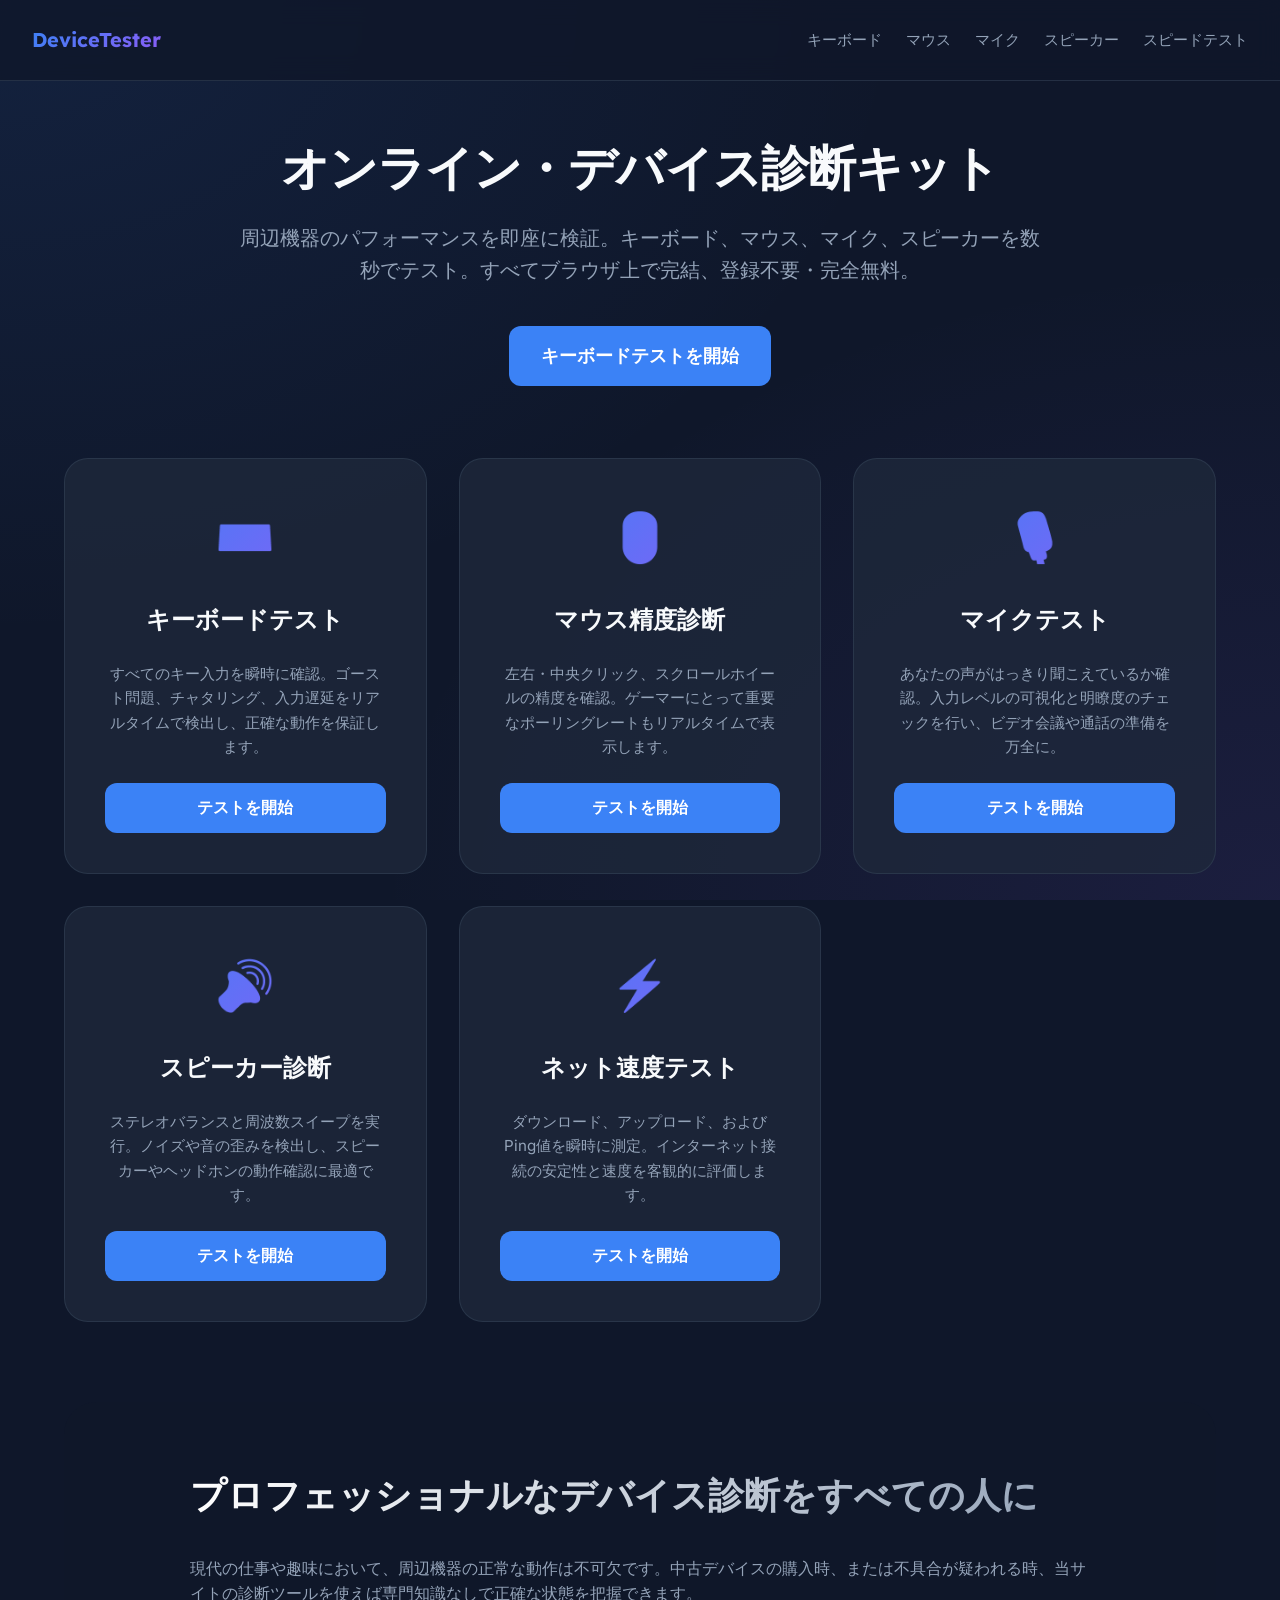
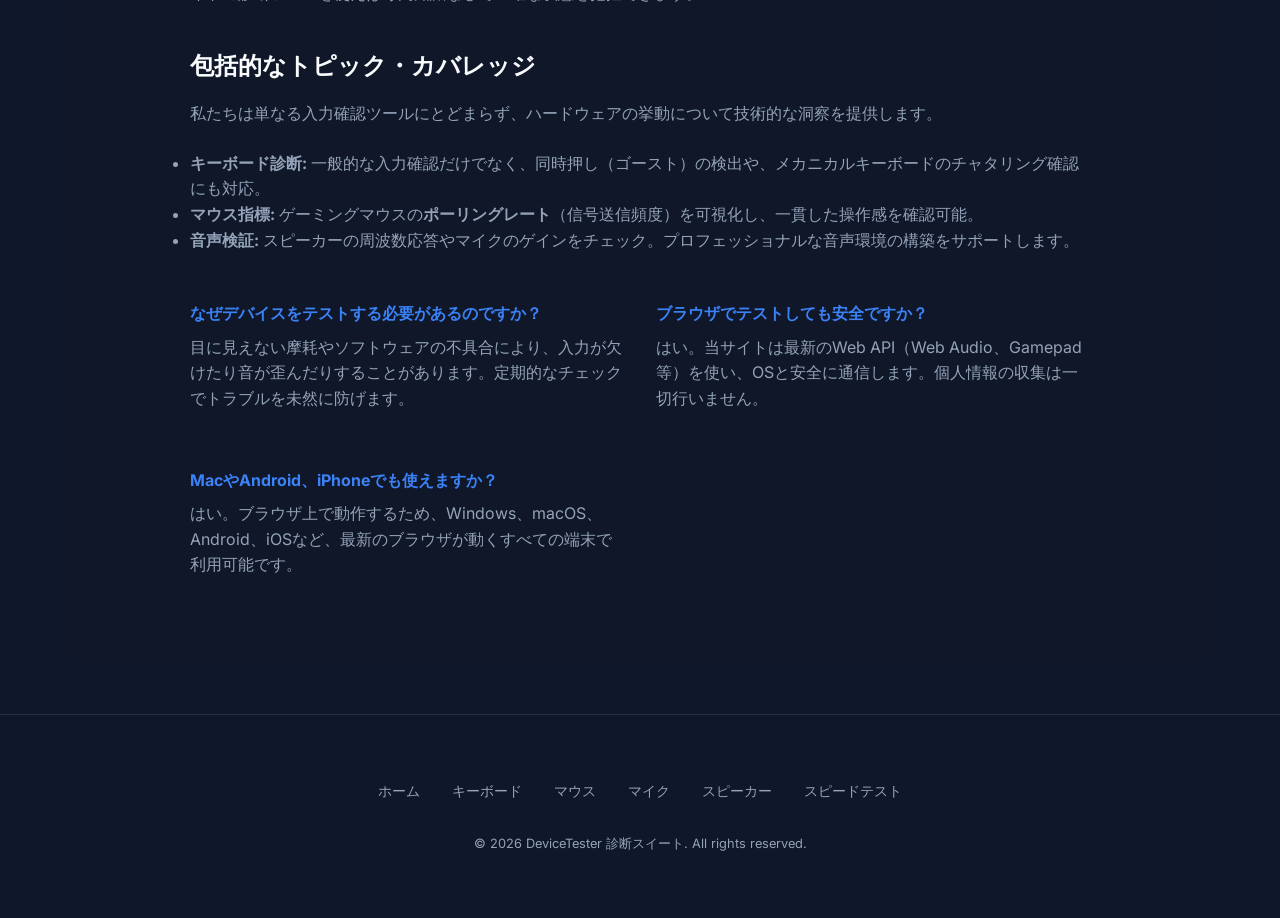
==== Pictures/tools/keyboardtest/index.html @ 17d6a1f9 "Initial commit" ====
<!DOCTYPE html>
<html lang="ja">

<head>
  <meta charset="UTF-8">
  <meta name="viewport" content="width=device-width, initial-scale=1.0">
  <title>デバイス診断ツールキット | キーボード、マウス、マイク、スピーカーのテスト</title>
  <meta name="description"
    content="インストール不要、ブラウザで即座に使えるハードウェア診断ツール。キーボードの反応、マウスの精度、マイクの明瞭度、スピーカーのバランスを完全無料でテストできます。">
  <meta name="keywords"
    content="キーボードテスト, マウステスト, マイクテスト, スピーカーテスト, ネット速度テスト, デバイス診断, 無料ツール">
  <link rel="stylesheet" href="styles.css">

  <!-- Open Graph -->
  <meta property="og:title" content="デバイス診断ツールキット | オンライン・ハードウェア・チェック">
  <meta property="og:description" content="ブラウザでデバイスの動作を確認。キーボード、マウス、音声を即座にテスト可能。">
  <meta property="og:type" content="website">

  <!-- Structured Data JSON-LD -->
  <script type="application/ld+json">
    {
      "@context": "https://schema.org",
      "@type": "WebSite",
      "name": "デバイス診断ツールキット",
      "url": "https://keyboardtest.com",
      "potentialAction": {
        "@type": "SearchAction",
        "target": "https://keyboardtest.com/search?q={search_term_string}",
        "query-input": "required name=search_term_string"
      }
    }
    </script>
</head>

<body>
  <header>
    <a href="index.html" class="brand">
      <span>DeviceTester</span>
    </a>
    <nav aria-label="メインナビゲーション">
      <a href="keyboard-test.html">キーボード</a>
      <a href="mouse-test.html">マウス</a>
      <a href="mic-test.html">マイク</a>
      <a href="speaker-test.html">スピーカー</a>
      <a href="speed-test.html">スピードテスト</a>
    </nav>
  </header>

  <main>
    <section class="hero">
      <h1>オンライン・デバイス診断キット</h1>
      <p>周辺機器のパフォーマンスを即座に検証。キーボード、マウス、マイク、スピーカーを数秒でテスト。すべてブラウザ上で完結、登録不要・完全無料。</p>
      <div style="margin-top: 2rem;">
        <a href="keyboard-test.html" class="btn btn-primary" style="margin: 0.5rem; font-size: 1.1rem; padding: 1rem 2rem;">キーボードテストを開始</a>
      </div>
    </section>

    <!-- Core Tool Cards -->
    <div class="tool-grid">
      <a href="keyboard-test.html" class="tool-card">
        <div class="tool-icon">⌨️</div>
        <h3>キーボードテスト</h3>
        <p>すべてのキー入力を瞬時に確認。ゴースト問題、チャタリング、入力遅延をリアルタイムで検出し、正確な動作を保証します。</p>
        <span class="btn btn-primary">テストを開始</span>
      </a>

      <a href="mouse-test.html" class="tool-card">
        <div class="tool-icon">🖱️</div>
        <h3>マウス精度診断</h3>
        <p>左右・中央クリック、スクロールホイールの精度を確認。ゲーマーにとって重要なポーリングレートもリアルタイムで表示します。</p>
        <span class="btn btn-primary">テストを開始</span>
      </a>

      <a href="mic-test.html" class="tool-card">
        <div class="tool-icon">🎙️</div>
        <h3>マイクテスト</h3>
        <p>あなたの声がはっきり聞こえているか確認。入力レベルの可視化と明瞭度のチェックを行い、ビデオ会議や通話の準備を万全に。</p>
        <span class="btn btn-primary">テストを開始</span>
      </a>

      <a href="speaker-test.html" class="tool-card">
        <div class="tool-icon">🔊</div>
        <h3>スピーカー診断</h3>
        <p>ステレオバランスと周波数スイープを実行。ノイズや音の歪みを検出し、スピーカーやヘッドホンの動作確認に最適です。</p>
        <span class="btn btn-primary">テストを開始</span>
      </a>

      <a href="speed-test.html" class="tool-card">
        <div class="tool-icon">⚡</div>
        <h3>ネット速度テスト</h3>
        <p>ダウンロード、アップロード、およびPing値を瞬時に測定。インターネット接続の安定性と速度を客観的に評価します。</p>
        <span class="btn btn-primary">テストを開始</span>
      </a>
    </div>

    <!-- SEO & Educational Content Section -->
    <article class="seo-section">
      <div class="seo-content">
        <h2>プロフェッショナルなデバイス診断をすべての人に</h2>
        <p>
          現代の仕事や趣味において、周辺機器の正常な動作は不可欠です。中古デバイスの購入時、または不具合が疑われる時、当サイトの診断ツールを使えば専門知識なしで正確な状態を把握できます。
        </p>

        <h3>包括的なトピック・カバレッジ</h3>
        <p>
          私たちは単なる入力確認ツールにとどまらず、ハードウェアの挙動について技術的な洞察を提供します。
        </p>
        <ul>
          <li><strong>キーボード診断:</strong> 一般的な入力確認だけでなく、同時押し（ゴースト）の検出や、メカニカルキーボードのチャタリング確認にも対応。</li>
          <li><strong>マウス指標:</strong> ゲーミングマウスの<strong>ポーリングレート</strong>（信号送信頻度）を可視化し、一貫した操作感を確認可能。</li>
          <li><strong>音声検証:</strong> スピーカーの周波数応答やマイクのゲインをチェック。プロフェッショナルな音声環境の構築をサポートします。</li>
        </ul>

        <div class="faq-grid">
          <div class="faq-item">
            <h4>なぜデバイスをテストする必要があるのですか？</h4>
            <p>目に見えない摩耗やソフトウェアの不具合により、入力が欠けたり音が歪んだりすることがあります。定期的なチェックでトラブルを未然に防げます。</p>
          </div>
          <div class="faq-item">
            <h4>ブラウザでテストしても安全ですか？</h4>
            <p>はい。当サイトは最新のWeb API（Web Audio、Gamepad等）を使い、OSと安全に通信します。個人情報の収集は一切行いません。</p>
          </div>
          <div class="faq-item">
            <h4>MacやAndroid、iPhoneでも使えますか？</h4>
            <p>はい。ブラウザ上で動作するため、Windows、macOS、Android、iOSなど、最新のブラウザが動くすべての端末で利用可能です。</p>
          </div>
        </div>
      </div>
    </article>
  </main>

  <footer>
    <div class="footer-nav">
      <a href="index.html">ホーム</a>
      <a href="keyboard-test.html">キーボード</a>
      <a href="mouse-test.html">マウス</a>
      <a href="mic-test.html">マイク</a>
      <a href="speaker-test.html">スピーカー</a>
      <a href="speed-test.html">スピードテスト</a>
    </div>
    <p style="text-align: center; margin-top: 2rem; color: var(--text-muted); font-size: 0.8rem;">&copy; 2026 DeviceTester 診断スイート. All rights reserved.</p>
  </footer>

</body>

</html>
---- Pictures/tools/keyboardtest/styles.css ----
@import url('https://fonts.googleapis.com/css2?family=Inter:wght@400;500;600;700&family=Lexend:wght@400;500;600;700&display=swap');

:root {
  --primary: #3b82f6;
  --primary-glow: rgba(59, 130, 246, 0.4);
  --secondary: #8b5cf6;
  --accent: #10b981;
  --danger: #ef4444;
  --warning: #f59e0b;
  
  --bg-color: #0f172a;
  --card-bg: rgba(30, 41, 59, 0.8);
  --card-border: rgba(51, 65, 85, 0.6);
  --text-main: #f8fafc;
  --text-muted: #94a3b8;
  
  --glass-blur: blur(12px);
  --shadow-lg: 0 20px 25px -5px rgba(0, 0, 0, 0.4);
}

* {
  box-sizing: border-box;
  margin: 0;
  padding: 0;
}

body {
  font-family: 'Inter', "Noto Sans JP", "Hiragino Kaku Gothic ProN", "Meiryo", sans-serif;
  background-color: var(--bg-color);
  background-image: 
    radial-gradient(at 0% 0%, rgba(59, 130, 246, 0.1) 0px, transparent 50%),
    radial-gradient(at 100% 100%, rgba(139, 92, 246, 0.1) 0px, transparent 50%);
  background-attachment: fixed;
  color: var(--text-main);
  line-height: 1.6;
  min-height: 100vh;
  display: flex;
  flex-direction: column;
}

header {
  padding: 1.5rem 2rem;
  background: rgba(15, 23, 42, 0.8);
  backdrop-filter: var(--glass-blur);
  border-bottom: 1px solid var(--card-border);
  display: flex;
  justify-content: space-between;
  align-items: center;
  position: sticky;
  top: 0;
  z-index: 1000;
}

.brand {
  display: flex;
  align-items: center;
  gap: 0.75rem;
  text-decoration: none;
  font-family: 'Lexend', sans-serif;
  font-weight: 700;
  font-size: 1.25rem;
  color: var(--text-main);
}

.brand span {
  background: linear-gradient(135deg, var(--primary), var(--secondary));
  -webkit-background-clip: text;
  background-clip: text;
  -webkit-text-fill-color: transparent;
}

nav {
  display: flex;
  gap: 1.5rem;
}

nav a {
  text-decoration: none;
  color: var(--text-muted);
  font-weight: 500;
  transition: all 0.2s;
  font-size: 0.95rem;
}

nav a:hover, nav a.active {
  color: var(--primary);
}

main {
  flex: 1;
  max-width: 1200px;
  margin: 0 auto;
  padding: 3rem 1.5rem;
  width: 100%;
}

.hero {
  text-align: center;
  margin-bottom: 4rem;
}

.hero h1 {
  font-family: 'Lexend', sans-serif;
  font-size: 3rem;
  margin-bottom: 1rem;
  letter-spacing: -0.02em;
}

.hero p {
  font-size: 1.25rem;
  color: var(--text-muted);
  max-width: 800px;
  margin: 0 auto;
}

/* Tool Card Styles */
.tool-grid {
  display: grid;
  grid-template-columns: repeat(auto-fit, minmax(280px, 1fr));
  gap: 2rem;
  margin-bottom: 5rem;
}

.tool-card {
  background: var(--card-bg);
  border: 1px solid var(--card-border);
  border-radius: 1.5rem;
  padding: 2.5rem;
  text-align: center;
  transition: all 0.3s cubic-bezier(0.4, 0, 0.2, 1);
  text-decoration: none;
  color: inherit;
  display: flex;
  flex-direction: column;
  gap: 1.5rem;
}

.tool-card:hover {
  transform: translateY(-8px);
  border-color: var(--primary);
  box-shadow: 0 0 30px var(--primary-glow);
}

.tool-icon {
  font-size: 3rem;
  background: linear-gradient(135deg, var(--primary), var(--secondary));
  -webkit-background-clip: text;
  background-clip: text;
  -webkit-text-fill-color: transparent;
}

.tool-card h3 {
  font-size: 1.5rem;
  font-family: 'Lexend', sans-serif;
}

.tool-card p {
  color: var(--text-muted);
  font-size: 0.95rem;
}

.btn {
  display: inline-block;
  padding: 0.75rem 1.5rem;
  border-radius: 0.75rem;
  font-weight: 600;
  text-decoration: none;
  transition: all 0.2s;
  cursor: pointer;
  border: none;
}

.btn-primary {
  background: var(--primary);
  color: white;
}

.btn-primary:hover {
  background: #2563eb;
  box-shadow: 0 0 15px var(--primary-glow);
}

/* Diagnostic UI Elements */
.test-container {
  background: var(--card-bg);
  border: 1px solid var(--card-border);
  border-radius: 2rem;
  padding: 2rem;
  margin-bottom: 3rem;
  box-shadow: var(--shadow-lg);
}

.status-bar {
  display: flex;
  gap: 2rem;
  margin-bottom: 2rem;
  padding: 1rem;
  background: rgba(0, 0, 0, 0.2);
  border-radius: 1rem;
}

.status-item {
  display: flex;
  align-items: center;
  gap: 0.5rem;
}

.status-item .label {
  color: var(--text-muted);
  font-size: 0.8rem;
  text-transform: uppercase;
  letter-spacing: 0.05em;
}

.status-item .value {
  font-weight: 700;
  font-family: 'Lexend', sans-serif;
}

/* Speed Test Specific */
.speed-gauge-container {
  display: flex;
  flex-direction: column;
  items-center: center;
  justify-content: center;
  position: relative;
  width: 100%;
  max-width: 400px;
  margin: 0 auto;
}

.speed-gauge {
  width: 100%;
  padding-bottom: 100%;
  border-radius: 50%;
  background: conic-gradient(from 180deg, #1e293b 0%, var(--primary) var(--percentage, 0%), #1e293b var(--percentage, 0%));
  position: relative;
  transition: --percentage 0.5s ease;
}

.speed-gauge::after {
  content: "";
  position: absolute;
  top: 10%;
  left: 10%;
  right: 10%;
  bottom: 10%;
  background: var(--bg-color);
  border-radius: 50%;
}

.speed-val-display {
  position: absolute;
  top: 50%;
  left: 50%;
  transform: translate(-50%, -50%);
  text-align: center;
  z-index: 10;
}

.speed-val-display .unit {
  font-size: 1.25rem;
  color: var(--text-muted);
  display: block;
}

.speed-val-display .number {
  font-size: 4rem;
  font-weight: 800;
  font-family: 'Lexend', sans-serif;
  color: var(--text-main);
  line-height: 1;
}

.speed-results-grid {
  display: grid;
  grid-template-columns: repeat(3, 1fr);
  gap: 1.5rem;
  margin-top: 3rem;
  width: 100%;
}

.speed-result-card {
  background: rgba(0,0,0,0.2);
  padding: 1.5rem;
  border-radius: 1rem;
  text-align: center;
  border: 1px solid var(--card-border);
}

.speed-result-card .label {
  font-size: 0.75rem;
  color: var(--text-muted);
  text-transform: uppercase;
  margin-bottom: 0.5rem;
  display: block;
}

.speed-result-card .value {
  font-size: 1.5rem;
  font-weight: 700;
  font-family: 'Lexend', sans-serif;
}

.speed-result-card.active {
  border-color: var(--primary);
  box-shadow: 0 0 15px var(--primary-glow);
}

@property --percentage {
  syntax: '<percentage>';
  inherits: false;
  initial-value: 0%;
}

/* Keyboard Specific */
.keyboard-layout {
  display: flex;
  flex-direction: column;
  gap: 0.5rem;
  user-select: none;
}

.kb-row {
  display: flex;
  gap: 0.5rem;
  justify-content: center;
}

.kb-key {
  min-width: 3.5rem;
  height: 3.5rem;
  background: #1e293b;
  border-radius: 0.5rem;
  display: flex;
  align-items: center;
  justify-content: center;
  font-size: 0.8rem;
  font-weight: 600;
  border: 1px solid #334155;
  color: var(--text-muted);
  transition: all 0.1s;
}

.kb-key.active {
  background: var(--primary);
  color: white;
  transform: scale(0.95);
  box-shadow: 0 0 15px var(--primary-glow);
}

.kb-key.pressed {
  color: var(--accent);
  border-color: var(--accent);
}

/* SEO Sections */
.seo-section {
  background: rgba(15, 23, 42, 0.4);
  border-radius: 2rem;
  padding: 4rem 2rem;
  margin-top: 4rem;
}

.seo-content {
  max-width: 900px;
  margin: 0 auto;
}

.seo-content h2 {
  font-size: 2.25rem;
  margin-bottom: 2rem;
  font-family: 'Lexend', sans-serif;
  background: linear-gradient(to right, #fff, var(--text-muted));
  -webkit-background-clip: text;
  background-clip: text;
  -webkit-text-fill-color: transparent;
}

.seo-content p, .seo-content ul {
  margin-bottom: 1.5rem;
  color: var(--text-muted);
}

.seo-content h3 {
  margin: 2.5rem 0 1rem;
  font-size: 1.5rem;
  color: var(--text-main);
}

.faq-grid {
  display: grid;
  grid-template-columns: repeat(auto-fit, minmax(300px, 1fr));
  gap: 2rem;
  margin-top: 3rem;
}

.faq-item h4 {
  color: var(--primary);
  margin-bottom: 0.5rem;
}

footer {
  padding: 4rem 2rem;
  border-top: 1px solid var(--card-border);
  background: var(--bg-color);
  margin-top: auto;
}

.footer-nav {
  display: flex;
  justify-content: center;
  gap: 2rem;
  flex-wrap: wrap;
}

.footer-nav a {
  color: var(--text-muted);
  text-decoration: none;
  font-size: 0.9rem;
}

@media (max-width: 768px) {
  .hero h1 { font-size: 2.25rem; }
  .kb-key { min-width: 2.5rem; height: 2.5rem; font-size: 0.7rem; }
}
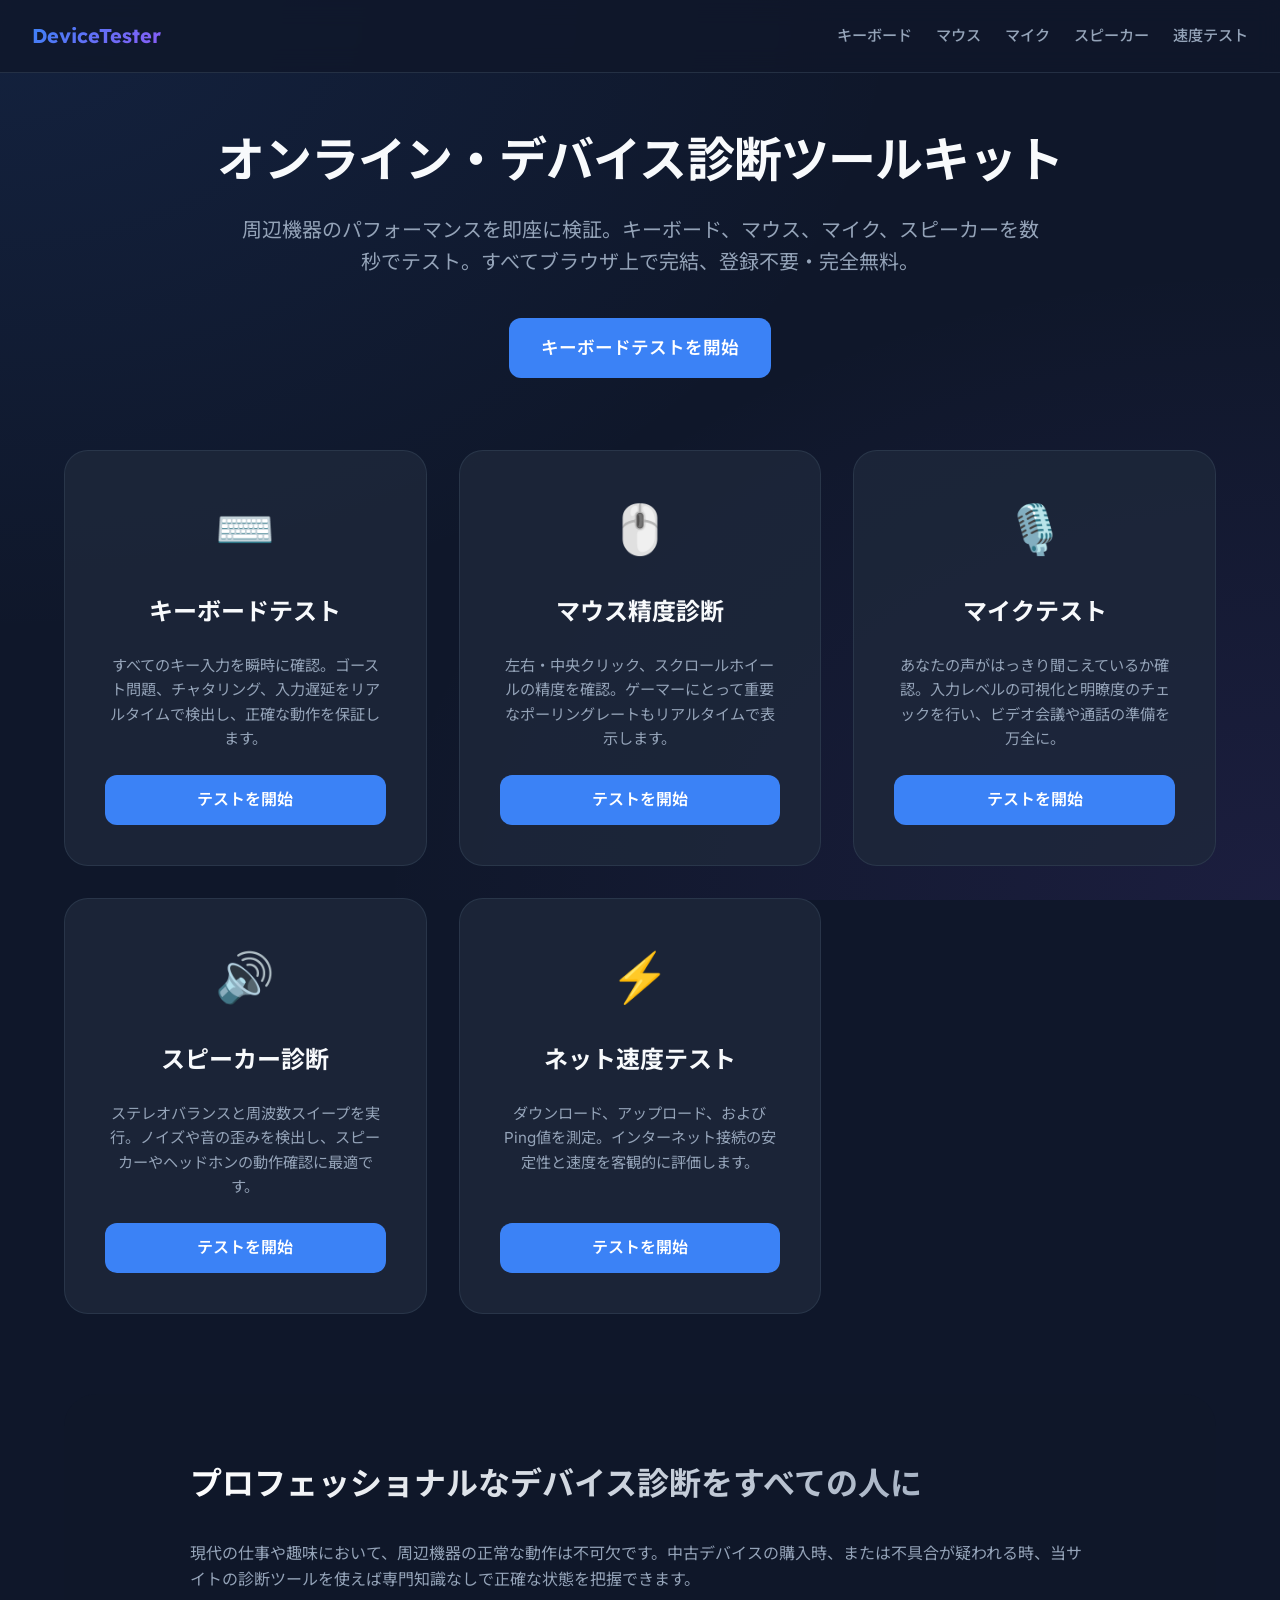
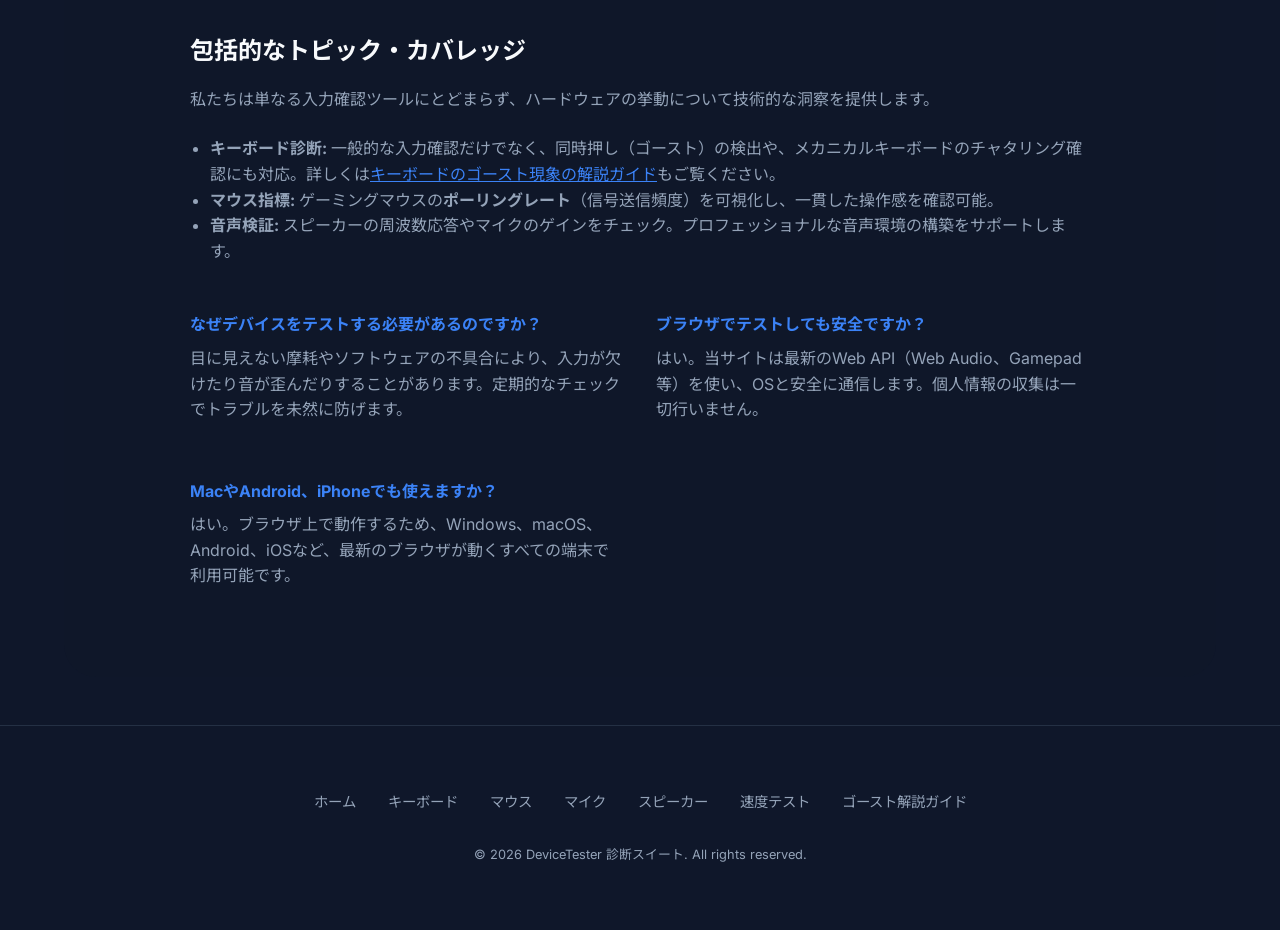
==== commit 99529cac: "Complete SEO audit and frontend overhaul for DeviceTester Technical SEO improvements: - Add canonica" ====
--- a/Pictures/tools/keyboardtest/index.html
+++ b/Pictures/tools/keyboardtest/index.html
@@ -4,17 +4,35 @@
 <head>
   <meta charset="UTF-8">
   <meta name="viewport" content="width=device-width, initial-scale=1.0">
-  <title>デバイス診断ツールキット | キーボード、マウス、マイク、スピーカーのテスト</title>
+  <title>デバイス診断ツールキット | キーボード・マウス・マイク・スピーカーを無料テスト</title>
   <meta name="description"
     content="インストール不要、ブラウザで即座に使えるハードウェア診断ツール。キーボードの反応、マウスの精度、マイクの明瞭度、スピーカーのバランスを完全無料でテストできます。">
-  <meta name="keywords"
-    content="キーボードテスト, マウステスト, マイクテスト, スピーカーテスト, ネット速度テスト, デバイス診断, 無料ツール">
+  <link rel="canonical" href="https://keyboardtest.com/">
+  <meta name="theme-color" content="#0f172a">
+  <link rel="icon" type="image/svg+xml" href="favicon.svg">
+  <link rel="apple-touch-icon" href="apple-touch-icon.png">
+  <link rel="preconnect" href="https://fonts.googleapis.com">
+  <link rel="preconnect" href="https://fonts.gstatic.com" crossorigin>
+  <link rel="stylesheet"
+    href="https://fonts.googleapis.com/css2?family=Inter:wght@400;500;600;700&family=Lexend:wght@400;500;600;700&family=Noto+Sans+JP:wght@400;500;700&display=swap">
   <link rel="stylesheet" href="styles.css">
 
   <!-- Open Graph -->
   <meta property="og:title" content="デバイス診断ツールキット | オンライン・ハードウェア・チェック">
   <meta property="og:description" content="ブラウザでデバイスの動作を確認。キーボード、マウス、音声を即座にテスト可能。">
   <meta property="og:type" content="website">
+  <meta property="og:url" content="https://keyboardtest.com/">
+  <meta property="og:site_name" content="DeviceTester">
+  <meta property="og:locale" content="ja_JP">
+  <meta property="og:image" content="https://keyboardtest.com/og-image.png">
+  <meta property="og:image:width" content="1200">
+  <meta property="og:image:height" content="630">
+
+  <!-- Twitter Card -->
+  <meta name="twitter:card" content="summary_large_image">
+  <meta name="twitter:title" content="デバイス診断ツールキット | オンライン・ハードウェア・チェック">
+  <meta name="twitter:description" content="ブラウザでデバイスの動作を確認。キーボード、マウス、音声を即座にテスト可能。">
+  <meta name="twitter:image" content="https://keyboardtest.com/og-image.png">
 
   <!-- Structured Data JSON-LD -->
   <script type="application/ld+json">
@@ -22,14 +40,43 @@
       "@context": "https://schema.org",
       "@type": "WebSite",
       "name": "デバイス診断ツールキット",
-      "url": "https://keyboardtest.com",
-      "potentialAction": {
-        "@type": "SearchAction",
-        "target": "https://keyboardtest.com/search?q={search_term_string}",
-        "query-input": "required name=search_term_string"
-      }
+      "alternateName": "DeviceTester",
+      "url": "https://keyboardtest.com/",
+      "inLanguage": "ja"
     }
-    </script>
+  </script>
+  <script type="application/ld+json">
+    {
+      "@context": "https://schema.org",
+      "@type": "FAQPage",
+      "mainEntity": [
+        {
+          "@type": "Question",
+          "name": "なぜデバイスをテストする必要があるのですか？",
+          "acceptedAnswer": {
+            "@type": "Answer",
+            "text": "目に見えない摩耗やソフトウェアの不具合により、入力が欠けたり音が歪んだりすることがあります。定期的なチェックでトラブルを未然に防げます。"
+          }
+        },
+        {
+          "@type": "Question",
+          "name": "ブラウザでテストしても安全ですか？",
+          "acceptedAnswer": {
+            "@type": "Answer",
+            "text": "はい。当サイトは最新のWeb API（Web Audio、Gamepad等）を使い、OSと安全に通信します。個人情報の収集は一切行いません。"
+          }
+        },
+        {
+          "@type": "Question",
+          "name": "MacやAndroid、iPhoneでも使えますか？",
+          "acceptedAnswer": {
+            "@type": "Answer",
+            "text": "はい。ブラウザ上で動作するため、Windows、macOS、Android、iOSなど、最新のブラウザが動くすべての端末で利用可能です。"
+          }
+        }
+      ]
+    }
+  </script>
 </head>
 
 <body>
@@ -42,53 +89,53 @@
       <a href="mouse-test.html">マウス</a>
       <a href="mic-test.html">マイク</a>
       <a href="speaker-test.html">スピーカー</a>
-      <a href="speed-test.html">スピードテスト</a>
+      <a href="speed-test.html">速度テスト</a>
     </nav>
   </header>
 
   <main>
     <section class="hero">
-      <h1>オンライン・デバイス診断キット</h1>
+      <h1>オンライン・デバイス診断ツールキット</h1>
       <p>周辺機器のパフォーマンスを即座に検証。キーボード、マウス、マイク、スピーカーを数秒でテスト。すべてブラウザ上で完結、登録不要・完全無料。</p>
-      <div style="margin-top: 2rem;">
-        <a href="keyboard-test.html" class="btn btn-primary" style="margin: 0.5rem; font-size: 1.1rem; padding: 1rem 2rem;">キーボードテストを開始</a>
+      <div class="hero-cta">
+        <a href="keyboard-test.html" class="btn btn-primary">キーボードテストを開始</a>
       </div>
     </section>
 
     <!-- Core Tool Cards -->
     <div class="tool-grid">
       <a href="keyboard-test.html" class="tool-card">
-        <div class="tool-icon">⌨️</div>
+        <div class="tool-icon" aria-hidden="true">⌨️</div>
         <h3>キーボードテスト</h3>
         <p>すべてのキー入力を瞬時に確認。ゴースト問題、チャタリング、入力遅延をリアルタイムで検出し、正確な動作を保証します。</p>
         <span class="btn btn-primary">テストを開始</span>
       </a>
 
       <a href="mouse-test.html" class="tool-card">
-        <div class="tool-icon">🖱️</div>
+        <div class="tool-icon" aria-hidden="true">🖱️</div>
         <h3>マウス精度診断</h3>
         <p>左右・中央クリック、スクロールホイールの精度を確認。ゲーマーにとって重要なポーリングレートもリアルタイムで表示します。</p>
         <span class="btn btn-primary">テストを開始</span>
       </a>
 
       <a href="mic-test.html" class="tool-card">
-        <div class="tool-icon">🎙️</div>
+        <div class="tool-icon" aria-hidden="true">🎙️</div>
         <h3>マイクテスト</h3>
         <p>あなたの声がはっきり聞こえているか確認。入力レベルの可視化と明瞭度のチェックを行い、ビデオ会議や通話の準備を万全に。</p>
         <span class="btn btn-primary">テストを開始</span>
       </a>
 
       <a href="speaker-test.html" class="tool-card">
-        <div class="tool-icon">🔊</div>
+        <div class="tool-icon" aria-hidden="true">🔊</div>
         <h3>スピーカー診断</h3>
         <p>ステレオバランスと周波数スイープを実行。ノイズや音の歪みを検出し、スピーカーやヘッドホンの動作確認に最適です。</p>
         <span class="btn btn-primary">テストを開始</span>
       </a>
 
       <a href="speed-test.html" class="tool-card">
-        <div class="tool-icon">⚡</div>
+        <div class="tool-icon" aria-hidden="true">⚡</div>
         <h3>ネット速度テスト</h3>
-        <p>ダウンロード、アップロード、およびPing値を瞬時に測定。インターネット接続の安定性と速度を客観的に評価します。</p>
+        <p>ダウンロード、アップロード、およびPing値を測定。インターネット接続の安定性と速度を客観的に評価します。</p>
         <span class="btn btn-primary">テストを開始</span>
       </a>
     </div>
@@ -106,7 +153,7 @@
           私たちは単なる入力確認ツールにとどまらず、ハードウェアの挙動について技術的な洞察を提供します。
         </p>
         <ul>
-          <li><strong>キーボード診断:</strong> 一般的な入力確認だけでなく、同時押し（ゴースト）の検出や、メカニカルキーボードのチャタリング確認にも対応。</li>
+          <li><strong>キーボード診断:</strong> 一般的な入力確認だけでなく、同時押し（ゴースト）の検出や、メカニカルキーボードのチャタリング確認にも対応。詳しくは<a href="guides/keyboard-ghosting.html">キーボードのゴースト現象の解説ガイド</a>もご覧ください。</li>
           <li><strong>マウス指標:</strong> ゲーミングマウスの<strong>ポーリングレート</strong>（信号送信頻度）を可視化し、一貫した操作感を確認可能。</li>
           <li><strong>音声検証:</strong> スピーカーの周波数応答やマイクのゲインをチェック。プロフェッショナルな音声環境の構築をサポートします。</li>
         </ul>
@@ -136,9 +183,10 @@
       <a href="mouse-test.html">マウス</a>
       <a href="mic-test.html">マイク</a>
       <a href="speaker-test.html">スピーカー</a>
-      <a href="speed-test.html">スピードテスト</a>
+      <a href="speed-test.html">速度テスト</a>
+      <a href="guides/keyboard-ghosting.html">ゴースト解説ガイド</a>
     </div>
-    <p style="text-align: center; margin-top: 2rem; color: var(--text-muted); font-size: 0.8rem;">&copy; 2026 DeviceTester 診断スイート. All rights reserved.</p>
+    <p class="footer-copy">&copy; 2026 DeviceTester 診断スイート. All rights reserved.</p>
   </footer>
 
 </body>
--- a/Pictures/tools/keyboardtest/styles.css
+++ b/Pictures/tools/keyboardtest/styles.css
@@ -1,5 +1,3 @@
-@import url('https://fonts.googleapis.com/css2?family=Inter:wght@400;500;600;700&family=Lexend:wght@400;500;600;700&display=swap');
-
 :root {
   --primary: #3b82f6;
   --primary-glow: rgba(59, 130, 246, 0.4);
@@ -7,13 +5,13 @@
   --accent: #10b981;
   --danger: #ef4444;
   --warning: #f59e0b;
-  
+
   --bg-color: #0f172a;
   --card-bg: rgba(30, 41, 59, 0.8);
   --card-border: rgba(51, 65, 85, 0.6);
   --text-main: #f8fafc;
   --text-muted: #94a3b8;
-  
+
   --glass-blur: blur(12px);
   --shadow-lg: 0 20px 25px -5px rgba(0, 0, 0, 0.4);
 }
@@ -25,9 +23,9 @@
 }
 
 body {
-  font-family: 'Inter', "Noto Sans JP", "Hiragino Kaku Gothic ProN", "Meiryo", sans-serif;
+  font-family: 'Inter', 'Noto Sans JP', "Hiragino Kaku Gothic ProN", "Meiryo", sans-serif;
   background-color: var(--bg-color);
-  background-image: 
+  background-image:
     radial-gradient(at 0% 0%, rgba(59, 130, 246, 0.1) 0px, transparent 50%),
     radial-gradient(at 100% 100%, rgba(139, 92, 246, 0.1) 0px, transparent 50%);
   background-attachment: fixed;
@@ -38,14 +36,24 @@
   flex-direction: column;
 }
 
+a:focus-visible,
+button:focus-visible,
+input:focus-visible {
+  outline: 2px solid var(--primary);
+  outline-offset: 2px;
+}
+
 header {
-  padding: 1.5rem 2rem;
+  padding: 1.25rem 2rem;
   background: rgba(15, 23, 42, 0.8);
   backdrop-filter: var(--glass-blur);
+  -webkit-backdrop-filter: var(--glass-blur);
   border-bottom: 1px solid var(--card-border);
   display: flex;
   justify-content: space-between;
   align-items: center;
+  flex-wrap: wrap;
+  gap: 0.75rem 1.5rem;
   position: sticky;
   top: 0;
   z-index: 1000;
@@ -71,7 +79,8 @@
 
 nav {
   display: flex;
-  gap: 1.5rem;
+  flex-wrap: wrap;
+  gap: 0.5rem 1.5rem;
 }
 
 nav a {
@@ -82,7 +91,8 @@
   font-size: 0.95rem;
 }
 
-nav a:hover, nav a.active {
+nav a:hover,
+nav a.active {
   color: var(--primary);
 }
 
@@ -94,13 +104,32 @@
   width: 100%;
 }
 
+/* Page title used on tool pages (h1) */
+.page-title {
+  text-align: center;
+  margin-bottom: 2.5rem;
+}
+
+.page-title h1 {
+  font-family: 'Lexend', 'Noto Sans JP', sans-serif;
+  font-size: 2.25rem;
+  letter-spacing: -0.02em;
+  margin-bottom: 0.5rem;
+}
+
+.page-title p {
+  color: var(--text-muted);
+  max-width: 720px;
+  margin: 0 auto;
+}
+
 .hero {
   text-align: center;
   margin-bottom: 4rem;
 }
 
 .hero h1 {
-  font-family: 'Lexend', sans-serif;
+  font-family: 'Lexend', 'Noto Sans JP', sans-serif;
   font-size: 3rem;
   margin-bottom: 1rem;
   letter-spacing: -0.02em;
@@ -111,6 +140,16 @@
   color: var(--text-muted);
   max-width: 800px;
   margin: 0 auto;
+}
+
+.hero-cta {
+  margin-top: 2rem;
+}
+
+.hero-cta .btn {
+  margin: 0.5rem;
+  font-size: 1.1rem;
+  padding: 1rem 2rem;
 }
 
 /* Tool Card Styles */
@@ -143,20 +182,17 @@
 
 .tool-icon {
   font-size: 3rem;
-  background: linear-gradient(135deg, var(--primary), var(--secondary));
-  -webkit-background-clip: text;
-  background-clip: text;
-  -webkit-text-fill-color: transparent;
 }
 
 .tool-card h3 {
   font-size: 1.5rem;
-  font-family: 'Lexend', sans-serif;
+  font-family: 'Lexend', 'Noto Sans JP', sans-serif;
 }
 
 .tool-card p {
   color: var(--text-muted);
   font-size: 0.95rem;
+  flex: 1;
 }
 
 .btn {
@@ -164,6 +200,8 @@
   padding: 0.75rem 1.5rem;
   border-radius: 0.75rem;
   font-weight: 600;
+  font-size: 1rem;
+  font-family: inherit;
   text-decoration: none;
   transition: all 0.2s;
   cursor: pointer;
@@ -178,6 +216,22 @@
 .btn-primary:hover {
   background: #2563eb;
   box-shadow: 0 0 15px var(--primary-glow);
+}
+
+.btn-primary:disabled {
+  opacity: 0.55;
+  cursor: not-allowed;
+  box-shadow: none;
+}
+
+.btn-secondary {
+  background: rgba(255, 255, 255, 0.08);
+  color: var(--text-main);
+  border: 1px solid var(--card-border);
+}
+
+.btn-secondary:hover {
+  background: rgba(255, 255, 255, 0.16);
 }
 
 /* Diagnostic UI Elements */
@@ -192,7 +246,8 @@
 
 .status-bar {
   display: flex;
-  gap: 2rem;
+  flex-wrap: wrap;
+  gap: 1rem 2rem;
   margin-bottom: 2rem;
   padding: 1rem;
   background: rgba(0, 0, 0, 0.2);
@@ -214,14 +269,48 @@
 
 .status-item .value {
   font-weight: 700;
-  font-family: 'Lexend', sans-serif;
+  font-family: 'Lexend', 'Noto Sans JP', sans-serif;
+}
+
+.status-item.push-right {
+  margin-left: auto;
+}
+
+/* Generic dark inner panel */
+.panel {
+  background: rgba(0, 0, 0, 0.2);
+  border-radius: 1.5rem;
+  padding: 2rem;
+}
+
+.test-controls {
+  margin-top: 3rem;
+  display: flex;
+  gap: 1.5rem;
+  flex-wrap: wrap;
+  justify-content: center;
+  align-items: center;
+}
+
+.test-note {
+  color: var(--text-muted);
+  font-size: 0.85rem;
+  text-align: center;
+  margin-top: 1.5rem;
+}
+
+.error-msg {
+  color: var(--danger);
+  font-size: 0.9rem;
+  text-align: center;
+  display: none;
 }
 
 /* Speed Test Specific */
 .speed-gauge-container {
   display: flex;
   flex-direction: column;
-  items-center: center;
+  align-items: center;
   justify-content: center;
   position: relative;
   width: 100%;
@@ -235,7 +324,7 @@
   border-radius: 50%;
   background: conic-gradient(from 180deg, #1e293b 0%, var(--primary) var(--percentage, 0%), #1e293b var(--percentage, 0%));
   position: relative;
-  transition: --percentage 0.5s ease;
+  transition: --percentage 0.3s ease;
 }
 
 .speed-gauge::after {
@@ -272,6 +361,13 @@
   line-height: 1;
 }
 
+.speed-phase {
+  display: block;
+  font-size: 0.85rem;
+  color: var(--text-muted);
+  min-height: 1.4em;
+}
+
 .speed-results-grid {
   display: grid;
   grid-template-columns: repeat(3, 1fr);
@@ -281,7 +377,7 @@
 }
 
 .speed-result-card {
-  background: rgba(0,0,0,0.2);
+  background: rgba(0, 0, 0, 0.2);
   padding: 1.5rem;
   border-radius: 1rem;
   text-align: center;
@@ -314,11 +410,19 @@
 }
 
 /* Keyboard Specific */
+.keyboard-scroll {
+  overflow-x: auto;
+  padding: 0.25rem 0.25rem 0.75rem;
+  -webkit-overflow-scrolling: touch;
+}
+
 .keyboard-layout {
   display: flex;
   flex-direction: column;
   gap: 0.5rem;
   user-select: none;
+  width: max-content;
+  margin: 0 auto;
 }
 
 .kb-row {
@@ -335,12 +439,27 @@
   display: flex;
   align-items: center;
   justify-content: center;
+  padding: 0 0.4rem;
   font-size: 0.8rem;
   font-weight: 600;
   border: 1px solid #334155;
   color: var(--text-muted);
   transition: all 0.1s;
-}
+  white-space: nowrap;
+}
+
+/* JIS-style Enter key spans two rows */
+.kb-key-enter {
+  min-width: 5rem;
+  height: 7.5rem;
+  margin-bottom: -4rem;
+  position: relative;
+  z-index: 10;
+}
+
+.kb-gap-sm { width: 1rem; flex-shrink: 0; }
+.kb-gap-md { width: 2rem; flex-shrink: 0; }
+.kb-gap-key { width: 3.5rem; flex-shrink: 0; }
 
 .kb-key.active {
   background: var(--primary);
@@ -352,6 +471,234 @@
 .kb-key.pressed {
   color: var(--accent);
   border-color: var(--accent);
+}
+
+.kb-panels {
+  margin-top: 2.5rem;
+  display: flex;
+  gap: 2rem;
+  flex-wrap: wrap;
+  justify-content: center;
+}
+
+.history-container {
+  flex: 1;
+  min-width: 280px;
+  background: rgba(0, 0, 0, 0.3);
+  border-radius: 1rem;
+  padding: 1.5rem;
+  text-align: left;
+}
+
+.history-container h2 {
+  margin-bottom: 1rem;
+  font-size: 0.9rem;
+  color: var(--text-muted);
+  text-transform: uppercase;
+}
+
+.history-log {
+  height: 150px;
+  overflow-y: auto;
+  font-family: monospace;
+  font-size: 0.85rem;
+  color: var(--accent);
+}
+
+.history-log .placeholder {
+  color: var(--text-muted);
+}
+
+.kb-actions {
+  display: flex;
+  flex-direction: column;
+  justify-content: center;
+  gap: 1rem;
+}
+
+/* Mouse test */
+.mouse-flex {
+  display: flex;
+  gap: 4rem;
+  flex-wrap: wrap;
+  justify-content: center;
+  align-items: flex-start;
+  margin-top: 2rem;
+}
+
+.mouse-svg-container {
+  position: relative;
+}
+
+.mouse-monitor {
+  flex: 1;
+  min-width: 280px;
+}
+
+.mouse-monitor h2 {
+  margin-bottom: 1rem;
+  color: var(--primary);
+  font-size: 1.25rem;
+}
+
+.mouse-monitor .hint {
+  font-size: 0.85rem;
+  color: var(--text-muted);
+  margin-bottom: 1rem;
+}
+
+.polling-canvas-container {
+  height: 15rem;
+  background: #0f172a;
+  border-radius: 1rem;
+  border: 1px solid var(--card-border);
+  position: relative;
+  overflow: hidden;
+}
+
+.polling-canvas-container canvas {
+  width: 100%;
+  height: 100%;
+  display: block;
+}
+
+/* Mic test */
+.mic-stage {
+  display: flex;
+  flex-direction: column;
+  align-items: center;
+  gap: 2rem;
+  padding: 2rem 0;
+}
+
+.mic-pulse {
+  width: 15rem;
+  height: 15rem;
+  background: var(--card-bg);
+  border-radius: 50%;
+  display: flex;
+  align-items: center;
+  justify-content: center;
+  position: relative;
+  border: 4px solid var(--card-border);
+  transition: transform 0.1s;
+  overflow: hidden;
+}
+
+.mic-pulse .mic-glow {
+  position: absolute;
+  width: 100%;
+  height: 100%;
+  border-radius: 50%;
+  box-shadow: 0 0 50px var(--primary-glow) inset;
+  opacity: 0;
+  transition: opacity 0.1s;
+}
+
+.mic-pulse .mic-emoji {
+  font-size: 5rem;
+  z-index: 1;
+}
+
+.osc-wrap {
+  width: 100%;
+  max-width: 800px;
+  height: 12rem;
+  background: rgba(0, 0, 0, 0.3);
+  border-radius: 1.5rem;
+  overflow: hidden;
+  border: 1px solid var(--card-border);
+}
+
+.osc-wrap canvas {
+  width: 100%;
+  height: 100%;
+  display: block;
+}
+
+/* Speaker test */
+.speaker-stage {
+  display: flex;
+  justify-content: space-around;
+  align-items: center;
+  gap: 2rem;
+  padding: 3rem 0;
+  flex-wrap: wrap;
+}
+
+.speaker-box {
+  width: 12rem;
+  height: 18rem;
+  background: var(--card-bg);
+  border-radius: 1.5rem;
+  border: 4px solid var(--card-border);
+  position: relative;
+  transition: all 0.2s;
+  display: flex;
+  flex-direction: column;
+  align-items: center;
+  justify-content: center;
+  gap: 1rem;
+}
+
+.spk-cone {
+  width: 8rem;
+  height: 8rem;
+  border-radius: 50%;
+  border: 6px solid var(--card-border);
+  transition: all 0.1s;
+  display: flex;
+  align-items: center;
+  justify-content: center;
+}
+
+.spk-cone .spk-dust-cap {
+  width: 3rem;
+  height: 3rem;
+  background: var(--card-border);
+  border-radius: 50%;
+  transition: all 0.1s;
+}
+
+.speaker-box .spk-label {
+  font-weight: 700;
+  color: var(--text-muted);
+}
+
+.freq-panel {
+  background: rgba(0, 0, 0, 0.2);
+  padding: 2.5rem;
+  border-radius: 2rem;
+  text-align: center;
+}
+
+.freq-panel h2 {
+  margin-bottom: 1.5rem;
+  font-size: 1.5rem;
+}
+
+.freq-panel .hint {
+  color: var(--text-muted);
+  font-size: 0.9rem;
+  margin-bottom: 2rem;
+}
+
+.freq-panel input[type="range"] {
+  width: 100%;
+  max-width: 600px;
+  margin-bottom: 2rem;
+  accent-color: var(--primary);
+}
+
+.freq-buttons {
+  display: flex;
+  justify-content: center;
+  gap: 1.5rem;
+  flex-wrap: wrap;
+}
+
+.freq-buttons .btn {
+  min-width: 8rem;
 }
 
 /* SEO Sections */
@@ -367,19 +714,35 @@
   margin: 0 auto;
 }
 
-.seo-content h2 {
+.seo-content h1 {
   font-size: 2.25rem;
   margin-bottom: 2rem;
-  font-family: 'Lexend', sans-serif;
+  font-family: 'Lexend', 'Noto Sans JP', sans-serif;
+  letter-spacing: -0.02em;
+}
+
+.seo-content h2 {
+  font-size: 2rem;
+  margin-bottom: 2rem;
+  font-family: 'Lexend', 'Noto Sans JP', sans-serif;
   background: linear-gradient(to right, #fff, var(--text-muted));
   -webkit-background-clip: text;
   background-clip: text;
   -webkit-text-fill-color: transparent;
 }
 
-.seo-content p, .seo-content ul {
+.seo-content p,
+.seo-content ul {
   margin-bottom: 1.5rem;
   color: var(--text-muted);
+}
+
+.seo-content ul {
+  padding-left: 1.25rem;
+}
+
+.seo-content a {
+  color: var(--primary);
 }
 
 .seo-content h3 {
@@ -390,7 +753,7 @@
 
 .faq-grid {
   display: grid;
-  grid-template-columns: repeat(auto-fit, minmax(300px, 1fr));
+  grid-template-columns: repeat(auto-fit, minmax(280px, 1fr));
   gap: 2rem;
   margin-top: 3rem;
 }
@@ -398,6 +761,28 @@
 .faq-item h4 {
   color: var(--primary);
   margin-bottom: 0.5rem;
+}
+
+.faq-item p {
+  color: var(--text-muted);
+}
+
+.related-guide {
+  margin-top: 2.5rem;
+  padding: 1.5rem 2rem;
+  border: 1px solid var(--card-border);
+  border-radius: 1rem;
+  background: rgba(0, 0, 0, 0.2);
+}
+
+.related-guide h3 {
+  margin: 0 0 0.5rem;
+  font-size: 1.1rem;
+}
+
+.related-guide p {
+  margin-bottom: 0;
+  font-size: 0.9rem;
 }
 
 footer {
@@ -410,7 +795,7 @@
 .footer-nav {
   display: flex;
   justify-content: center;
-  gap: 2rem;
+  gap: 1rem 2rem;
   flex-wrap: wrap;
 }
 
@@ -420,7 +805,107 @@
   font-size: 0.9rem;
 }
 
+.footer-nav a:hover {
+  color: var(--primary);
+}
+
+.footer-copy {
+  text-align: center;
+  margin-top: 2rem;
+  color: var(--text-muted);
+  font-size: 0.8rem;
+}
+
 @media (max-width: 768px) {
-  .hero h1 { font-size: 2.25rem; }
-  .kb-key { min-width: 2.5rem; height: 2.5rem; font-size: 0.7rem; }
-}
+  header {
+    padding: 1rem 1.25rem;
+    justify-content: center;
+    text-align: center;
+  }
+
+  nav {
+    justify-content: center;
+    gap: 0.5rem 1rem;
+  }
+
+  nav a {
+    font-size: 0.85rem;
+  }
+
+  main {
+    padding: 2rem 1rem;
+  }
+
+  .hero h1 {
+    font-size: 2rem;
+  }
+
+  .hero p {
+    font-size: 1.05rem;
+  }
+
+  .page-title h1 {
+    font-size: 1.6rem;
+  }
+
+  .test-container {
+    padding: 1.25rem;
+    border-radius: 1.25rem;
+  }
+
+  .kb-key {
+    min-width: 2.5rem;
+    height: 2.5rem;
+    font-size: 0.65rem;
+  }
+
+  .kb-key-enter {
+    min-width: 3.5rem;
+    height: 5.5rem;
+    margin-bottom: -3rem;
+  }
+
+  .kb-gap-key { width: 2.5rem; }
+
+  .keyboard-layout {
+    margin: 0;
+  }
+
+  .speed-results-grid {
+    grid-template-columns: 1fr;
+  }
+
+  .speed-val-display .number {
+    font-size: 2.75rem;
+  }
+
+  .seo-section {
+    padding: 2.5rem 1.25rem;
+  }
+
+  .seo-content h2 {
+    font-size: 1.5rem;
+  }
+
+  .seo-content h3 {
+    font-size: 1.2rem;
+  }
+
+  .mic-pulse {
+    width: 11rem;
+    height: 11rem;
+  }
+
+  .mic-pulse .mic-emoji {
+    font-size: 3.5rem;
+  }
+}
+
+@media (prefers-reduced-motion: reduce) {
+  *,
+  *::before,
+  *::after {
+    transition-duration: 0.01ms !important;
+    animation-duration: 0.01ms !important;
+  }
+}
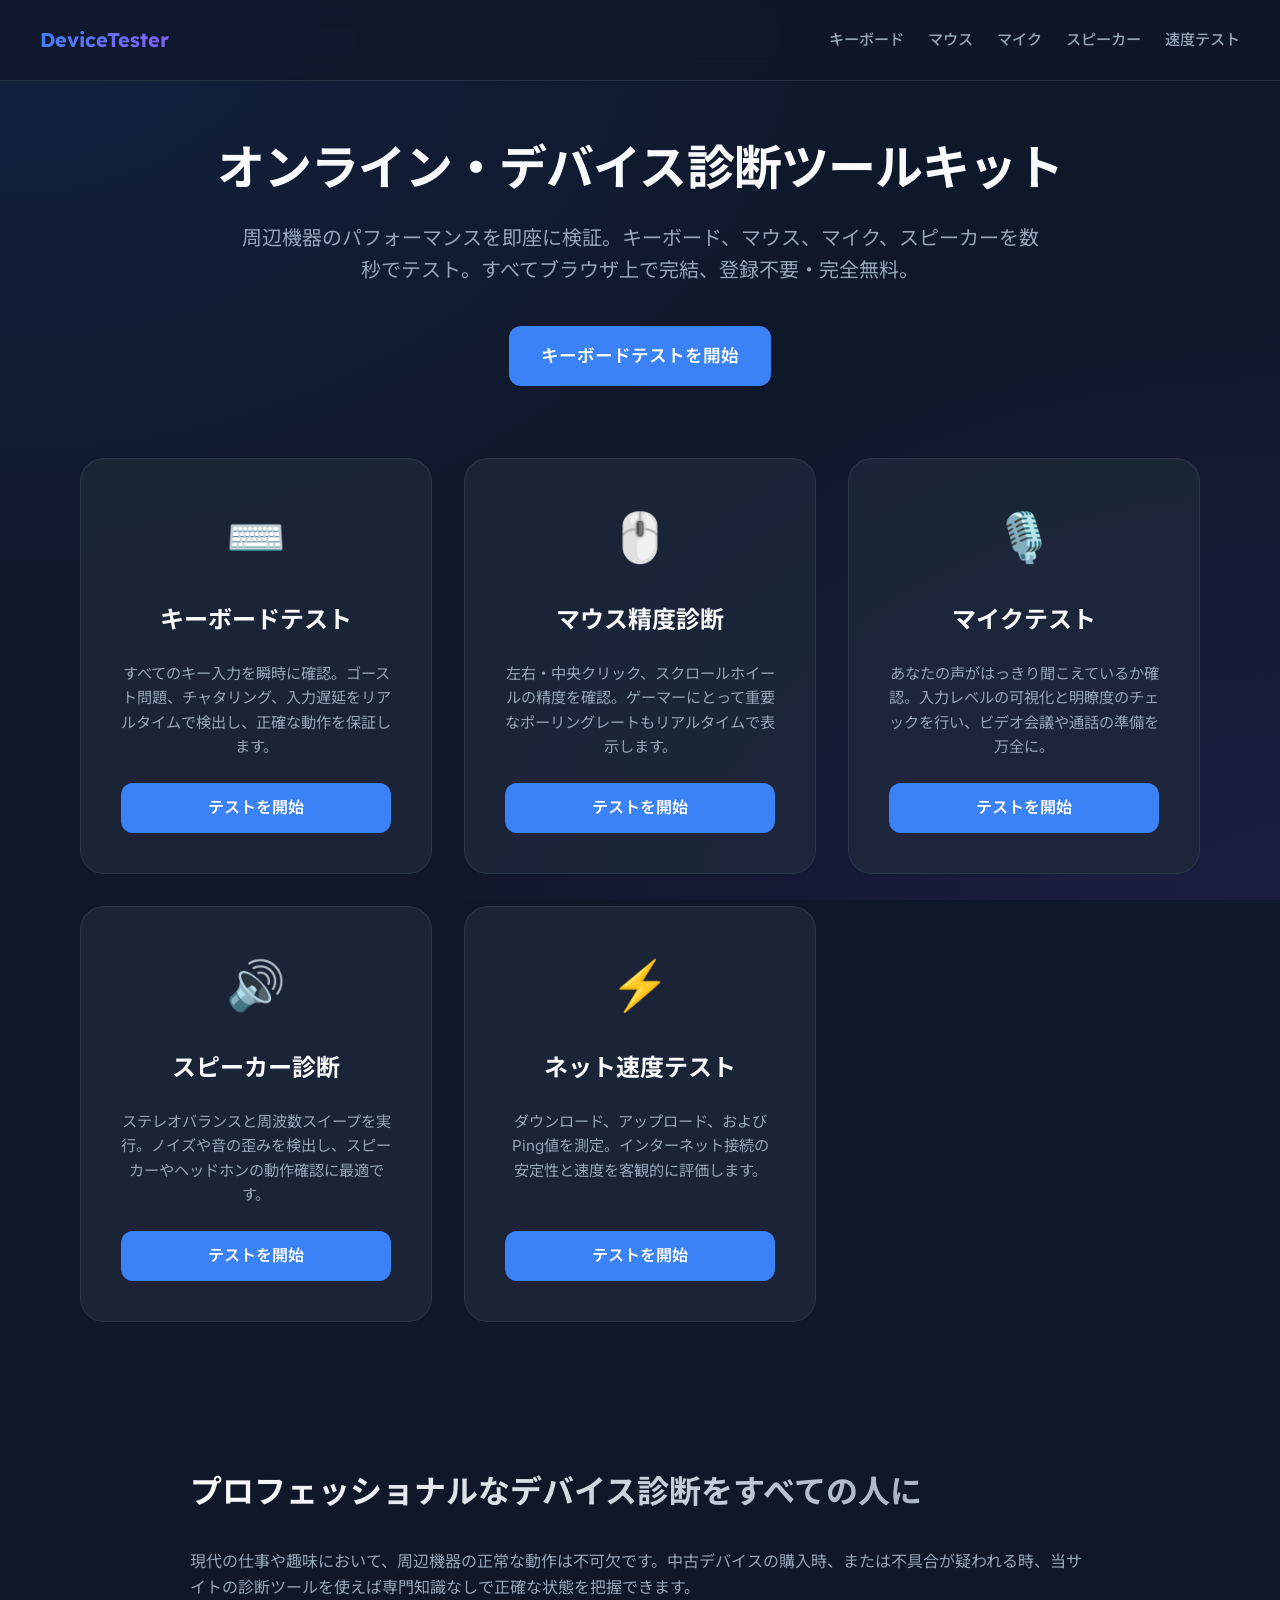
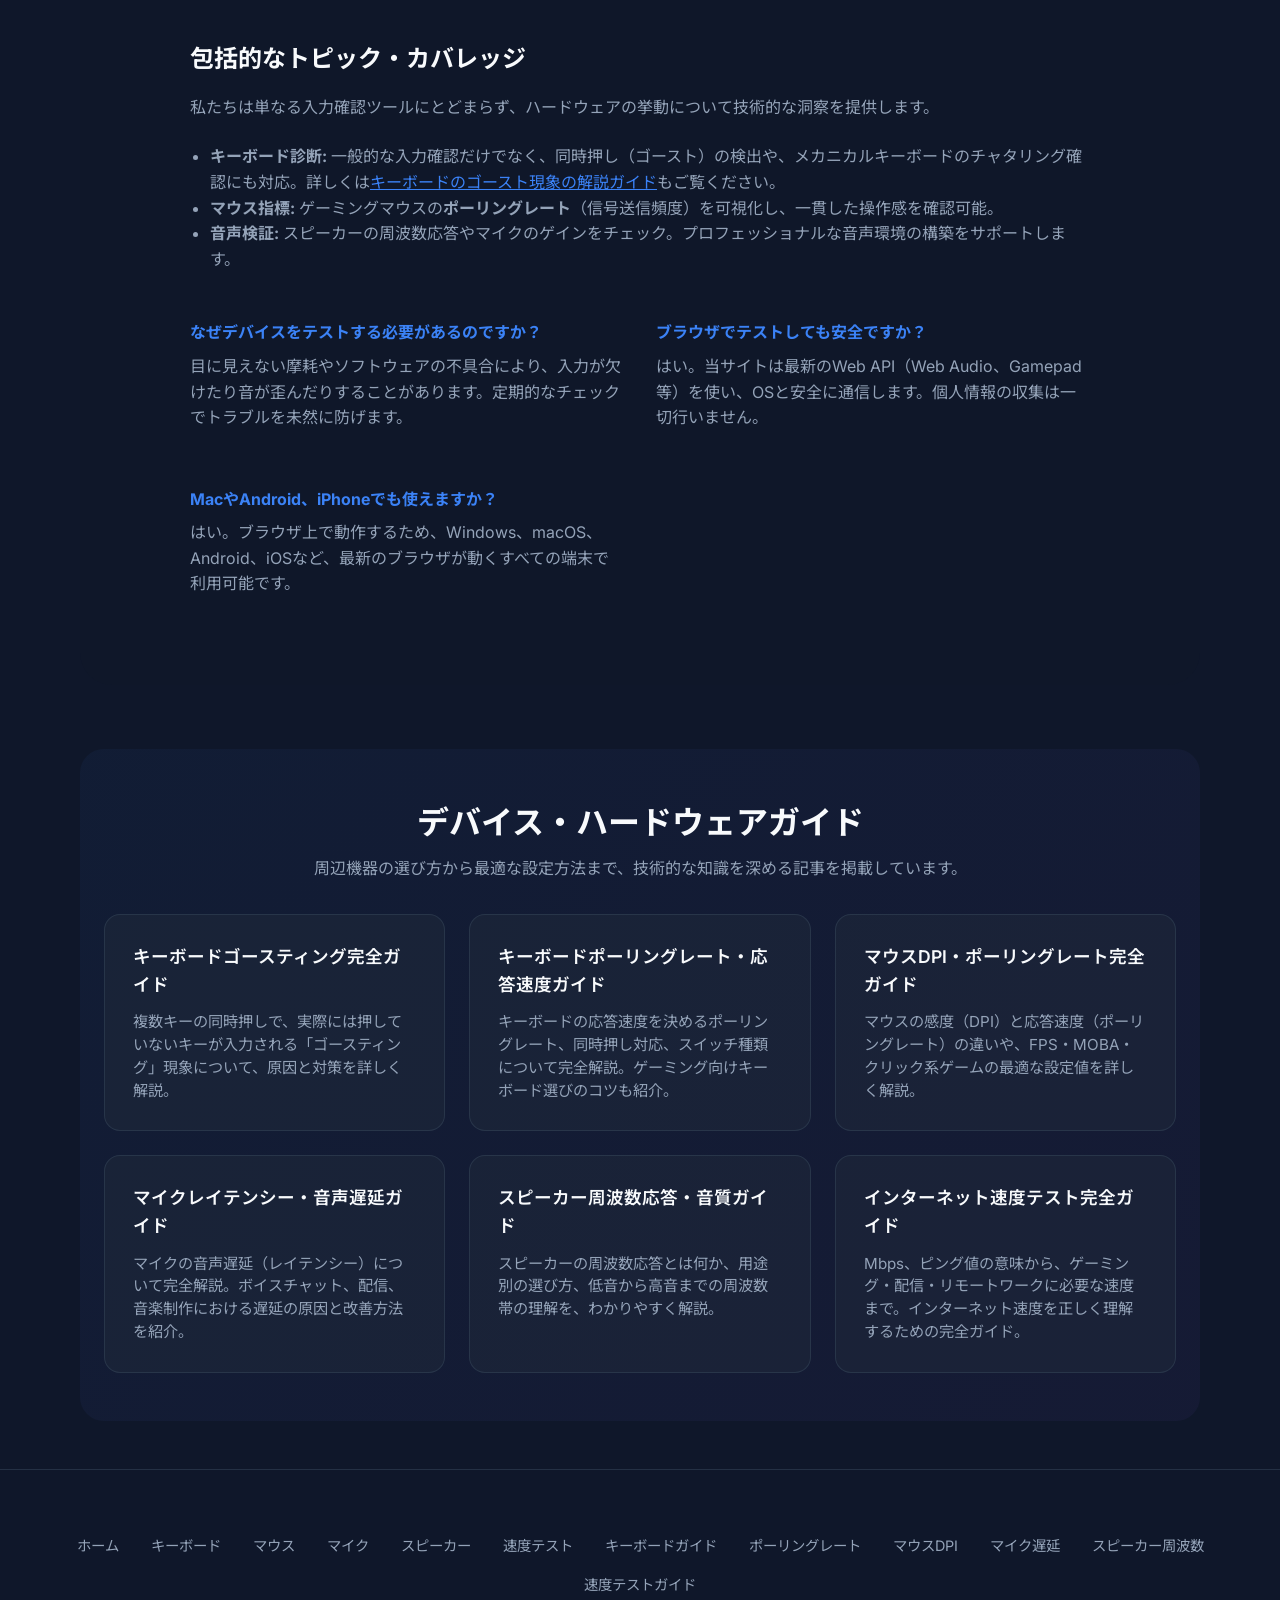
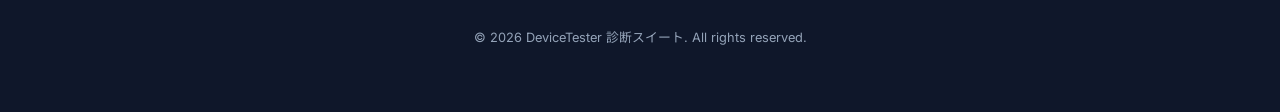
==== commit fac735fb: "Add responsive design improvements and 5 high-value guide articles Responsive Design Enhancements: -" ====
--- a/Pictures/tools/keyboardtest/index.html
+++ b/Pictures/tools/keyboardtest/index.html
@@ -7,7 +7,7 @@
   <title>デバイス診断ツールキット | キーボード・マウス・マイク・スピーカーを無料テスト</title>
   <meta name="description"
     content="インストール不要、ブラウザで即座に使えるハードウェア診断ツール。キーボードの反応、マウスの精度、マイクの明瞭度、スピーカーのバランスを完全無料でテストできます。">
-  <link rel="canonical" href="https://keyboardtest.com/">
+  <link rel="canonical" href="https://xn--nckya1bjc7izjb.com/">
   <meta name="theme-color" content="#0f172a">
   <link rel="icon" type="image/svg+xml" href="favicon.svg">
   <link rel="apple-touch-icon" href="apple-touch-icon.png">
@@ -21,10 +21,10 @@
   <meta property="og:title" content="デバイス診断ツールキット | オンライン・ハードウェア・チェック">
   <meta property="og:description" content="ブラウザでデバイスの動作を確認。キーボード、マウス、音声を即座にテスト可能。">
   <meta property="og:type" content="website">
-  <meta property="og:url" content="https://keyboardtest.com/">
+  <meta property="og:url" content="https://xn--nckya1bjc7izjb.com/">
   <meta property="og:site_name" content="DeviceTester">
   <meta property="og:locale" content="ja_JP">
-  <meta property="og:image" content="https://keyboardtest.com/og-image.png">
+  <meta property="og:image" content="https://xn--nckya1bjc7izjb.com/og-image.png">
   <meta property="og:image:width" content="1200">
   <meta property="og:image:height" content="630">
 
@@ -32,7 +32,7 @@
   <meta name="twitter:card" content="summary_large_image">
   <meta name="twitter:title" content="デバイス診断ツールキット | オンライン・ハードウェア・チェック">
   <meta name="twitter:description" content="ブラウザでデバイスの動作を確認。キーボード、マウス、音声を即座にテスト可能。">
-  <meta name="twitter:image" content="https://keyboardtest.com/og-image.png">
+  <meta name="twitter:image" content="https://xn--nckya1bjc7izjb.com/og-image.png">
 
   <!-- Structured Data JSON-LD -->
   <script type="application/ld+json">
@@ -41,7 +41,7 @@
       "@type": "WebSite",
       "name": "デバイス診断ツールキット",
       "alternateName": "DeviceTester",
-      "url": "https://keyboardtest.com/",
+      "url": "https://xn--nckya1bjc7izjb.com/",
       "inLanguage": "ja"
     }
   </script>
@@ -174,6 +174,38 @@
         </div>
       </div>
     </article>
+
+    <!-- Featured Guides Section -->
+    <section class="guides-section">
+      <h2>デバイス・ハードウェアガイド</h2>
+      <p style="text-align: center; color: var(--text-muted); margin-bottom: 2rem;">周辺機器の選び方から最適な設定方法まで、技術的な知識を深める記事を掲載しています。</p>
+      <div class="guides-grid">
+        <a href="guides/keyboard-ghosting.html" class="guide-card">
+          <h3>キーボードゴースティング完全ガイド</h3>
+          <p>複数キーの同時押しで、実際には押していないキーが入力される「ゴースティング」現象について、原因と対策を詳しく解説。</p>
+        </a>
+        <a href="guides/keyboard-polling-rate.html" class="guide-card">
+          <h3>キーボードポーリングレート・応答速度ガイド</h3>
+          <p>キーボードの応答速度を決めるポーリングレート、同時押し対応、スイッチ種類について完全解説。ゲーミング向けキーボード選びのコツも紹介。</p>
+        </a>
+        <a href="guides/mouse-dpi-polling-rate.html" class="guide-card">
+          <h3>マウスDPI・ポーリングレート完全ガイド</h3>
+          <p>マウスの感度（DPI）と応答速度（ポーリングレート）の違いや、FPS・MOBA・クリック系ゲームの最適な設定値を詳しく解説。</p>
+        </a>
+        <a href="guides/microphone-latency.html" class="guide-card">
+          <h3>マイクレイテンシー・音声遅延ガイド</h3>
+          <p>マイクの音声遅延（レイテンシー）について完全解説。ボイスチャット、配信、音楽制作における遅延の原因と改善方法を紹介。</p>
+        </a>
+        <a href="guides/speaker-frequency-response.html" class="guide-card">
+          <h3>スピーカー周波数応答・音質ガイド</h3>
+          <p>スピーカーの周波数応答とは何か、用途別の選び方、低音から高音までの周波数帯の理解を、わかりやすく解説。</p>
+        </a>
+        <a href="guides/internet-speed-test.html" class="guide-card">
+          <h3>インターネット速度テスト完全ガイド</h3>
+          <p>Mbps、ピング値の意味から、ゲーミング・配信・リモートワークに必要な速度まで。インターネット速度を正しく理解するための完全ガイド。</p>
+        </a>
+      </div>
+    </section>
   </main>
 
   <footer>
@@ -184,7 +216,12 @@
       <a href="mic-test.html">マイク</a>
       <a href="speaker-test.html">スピーカー</a>
       <a href="speed-test.html">速度テスト</a>
-      <a href="guides/keyboard-ghosting.html">ゴースト解説ガイド</a>
+      <a href="guides/keyboard-ghosting.html">キーボードガイド</a>
+      <a href="guides/keyboard-polling-rate.html">ポーリングレート</a>
+      <a href="guides/mouse-dpi-polling-rate.html">マウスDPI</a>
+      <a href="guides/microphone-latency.html">マイク遅延</a>
+      <a href="guides/speaker-frequency-response.html">スピーカー周波数</a>
+      <a href="guides/internet-speed-test.html">速度テストガイド</a>
     </div>
     <p class="footer-copy">&copy; 2026 DeviceTester 診断スイート. All rights reserved.</p>
   </footer>
--- a/Pictures/tools/keyboardtest/styles.css
+++ b/Pictures/tools/keyboardtest/styles.css
@@ -816,6 +816,209 @@
   font-size: 0.8rem;
 }
 
+/* Guides Section */
+.guides-section {
+  margin-top: 4rem;
+  padding: 3rem 0;
+  background: linear-gradient(135deg, rgba(59, 130, 246, 0.05) 0%, rgba(139, 92, 246, 0.05) 100%);
+  border-radius: 1.5rem;
+}
+
+.guides-section h2 {
+  text-align: center;
+  font-size: 2rem;
+  margin-bottom: 0.5rem;
+  font-weight: 700;
+}
+
+.guides-grid {
+  display: grid;
+  grid-template-columns: repeat(auto-fit, minmax(300px, 1fr));
+  gap: 1.5rem;
+  margin-top: 2rem;
+  max-width: 1200px;
+  margin-left: auto;
+  margin-right: auto;
+  padding: 0 1.5rem;
+}
+
+.guide-card {
+  padding: 1.75rem;
+  background: rgba(30, 41, 59, 0.6);
+  border: 1px solid rgba(51, 65, 85, 0.6);
+  border-radius: 1rem;
+  text-decoration: none;
+  color: inherit;
+  transition: all 0.2s;
+  display: flex;
+  flex-direction: column;
+  gap: 0.75rem;
+}
+
+.guide-card:hover {
+  border-color: var(--primary);
+  background: rgba(30, 41, 59, 0.9);
+  box-shadow: 0 0 20px rgba(59, 130, 246, 0.2);
+  transform: translateY(-2px);
+}
+
+.guide-card h3 {
+  color: var(--text-main);
+  font-size: 1.1rem;
+  font-weight: 600;
+  margin: 0;
+}
+
+.guide-card p {
+  color: var(--text-muted);
+  font-size: 0.95rem;
+  margin: 0;
+  line-height: 1.5;
+  flex-grow: 1;
+}
+
+/* Small phones (320px - 480px) */
+@media (max-width: 480px) {
+  header {
+    padding: 0.75rem 1rem;
+    gap: 0.5rem 1rem;
+  }
+
+  .brand {
+    font-size: 1rem;
+  }
+
+  nav {
+    gap: 0.25rem 0.75rem;
+  }
+
+  nav a {
+    font-size: 0.75rem;
+  }
+
+  main {
+    padding: 1.5rem 0.75rem;
+  }
+
+  .hero h1 {
+    font-size: 1.5rem;
+    line-height: 1.3;
+  }
+
+  .hero p {
+    font-size: 0.95rem;
+  }
+
+  .page-title h1 {
+    font-size: 1.4rem;
+  }
+
+  .test-container {
+    padding: 1rem;
+    border-radius: 1rem;
+  }
+
+  .kb-key {
+    min-width: 2.2rem;
+    height: 2.2rem;
+    font-size: 0.6rem;
+    padding: 0.2rem;
+  }
+
+  .kb-key-enter {
+    min-width: 3rem;
+    height: 5rem;
+    margin-bottom: -2.8rem;
+  }
+
+  .kb-gap-key { width: 2.2rem; }
+  .kb-gap-sm { width: 0.6rem; }
+  .kb-gap-md { width: 1.2rem; }
+
+  .keyboard-layout {
+    gap: 0.3rem;
+  }
+
+  .kb-row {
+    gap: 0.3rem;
+  }
+
+  .mouse-flex {
+    gap: 2rem;
+  }
+
+  .speed-results-grid {
+    grid-template-columns: 1fr;
+    gap: 1rem;
+  }
+
+  .speed-val-display .number {
+    font-size: 2rem;
+  }
+
+  .seo-section {
+    padding: 1.5rem 0.75rem;
+  }
+
+  .seo-content h2 {
+    font-size: 1.2rem;
+  }
+
+  .seo-content h3 {
+    font-size: 1rem;
+  }
+
+  .mic-pulse {
+    width: 8rem;
+    height: 8rem;
+  }
+
+  .mic-pulse .mic-emoji {
+    font-size: 2.5rem;
+  }
+
+  .mouse-flex {
+    flex-direction: column;
+    gap: 1.5rem;
+  }
+
+  .mouse-monitor {
+    min-width: auto;
+  }
+
+  button {
+    padding: 0.625rem 1.5rem;
+    min-height: 44px;
+  }
+
+  .panel {
+    padding: 1rem;
+  }
+
+  .guides-section {
+    padding: 2rem 0;
+  }
+
+  .guides-section h2 {
+    font-size: 1.5rem;
+  }
+
+  .guides-grid {
+    grid-template-columns: 1fr;
+    gap: 1rem;
+    padding: 0 0.75rem;
+  }
+
+  .guide-card {
+    padding: 1.25rem;
+  }
+
+  .guide-card h3 {
+    font-size: 1rem;
+  }
+}
+
+/* Tablets and small phones (481px - 768px) */
 @media (max-width: 768px) {
   header {
     padding: 1rem 1.25rem;
@@ -898,6 +1101,36 @@
 
   .mic-pulse .mic-emoji {
     font-size: 3.5rem;
+  }
+
+  button {
+    min-height: 44px;
+  }
+}
+
+/* Tablets and larger (769px - 1024px) */
+@media (min-width: 769px) and (max-width: 1024px) {
+  .kb-panels {
+    gap: 1.5rem;
+  }
+
+  .mouse-flex {
+    gap: 2rem;
+  }
+
+  .seo-section {
+    padding: 2rem 1.5rem;
+  }
+}
+
+/* Desktop (1025px+) */
+@media (min-width: 1025px) {
+  header {
+    padding: 1.5rem 2.5rem;
+  }
+
+  main {
+    padding: 3rem 2.5rem;
   }
 }
 
